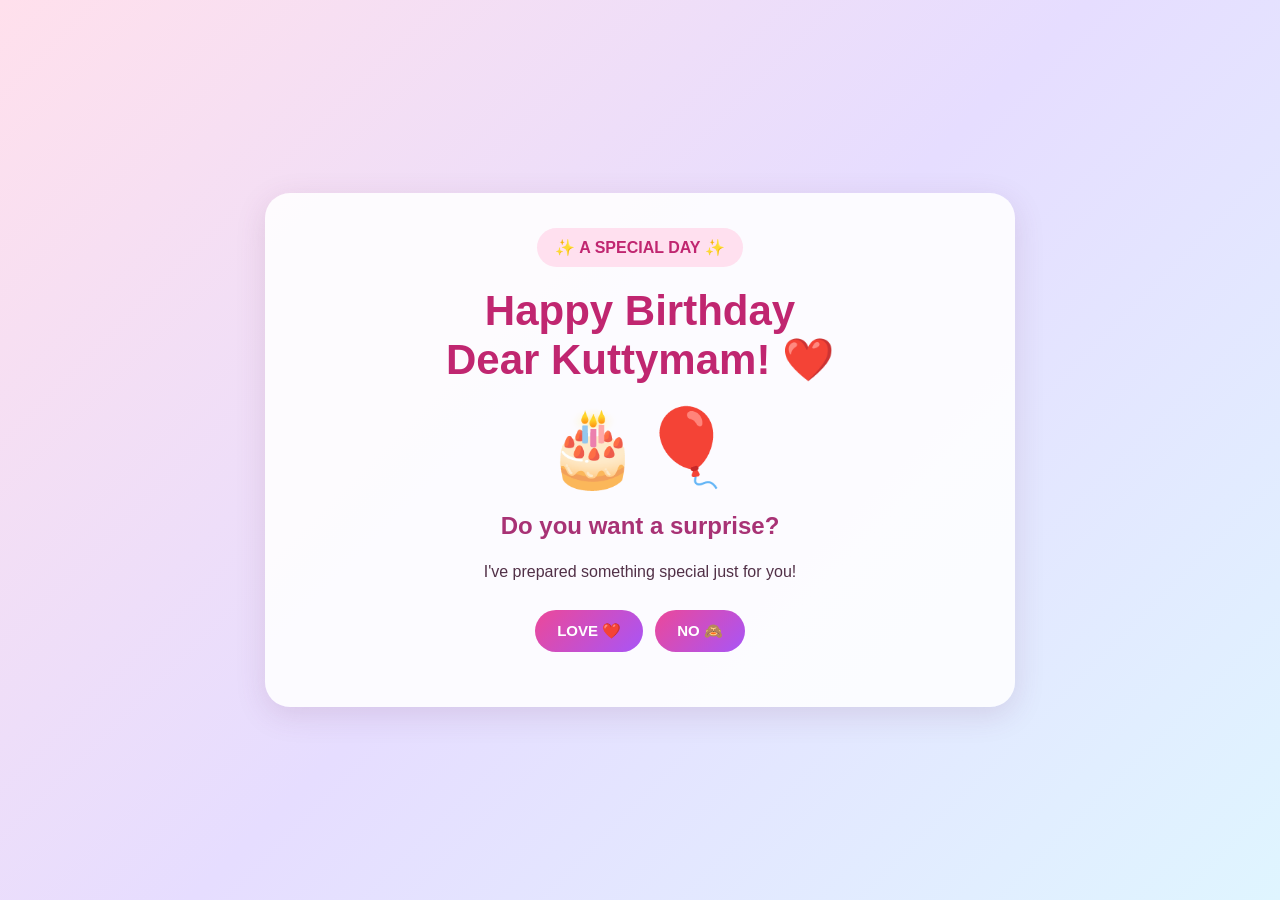
==== music.html @ 90b09baa "Add files via upload" ====
<!DOCTYPE html>
<html lang="en">
<head>
    <meta charset="UTF-8">
    <meta name="viewport" content="width=device-width, initial-scale=1.0">
    <title>Birthday Surprise ❤️</title>
    <style>
        * { margin: 0; padding: 0; box-sizing: border-box; }
        html, body { width: 100%; height: 100%; overflow: hidden; }
        iframe { width: 100%; height: 100%; border: none; display: block; }
    </style>
</head>
<body>
    <!-- ONE AUDIO PLAYER FOR THE WHOLE WEBSITE -->
    <audio id="birthdaySong" src="songs/birthday-song.mp3" autoplay loop preload="auto"></audio>

    <!-- Every birthday page opens inside this iframe -->
    <iframe id="websiteFrame" name="websiteFrame" src="index.html"></iframe>

    <script>
        const birthdaySong = document.getElementById("birthdaySong");
        birthdaySong.volume = 0.7;

        function startBirthdayMusic() {
            if (birthdaySong.paused) {
                birthdaySong.play().catch(error => {
                    console.log("Browser blocked playback:", error);
                });
            }
        }

        // Try autoplay when the main page opens
        window.addEventListener("load", startBirthdayMusic);

        // A click inside any child page sends this message
        window.addEventListener("message", event => {
            if (event.data === "birthday-song-user-action") {
                startBirthdayMusic();
            }
        });
    </script>
</body>
</html>
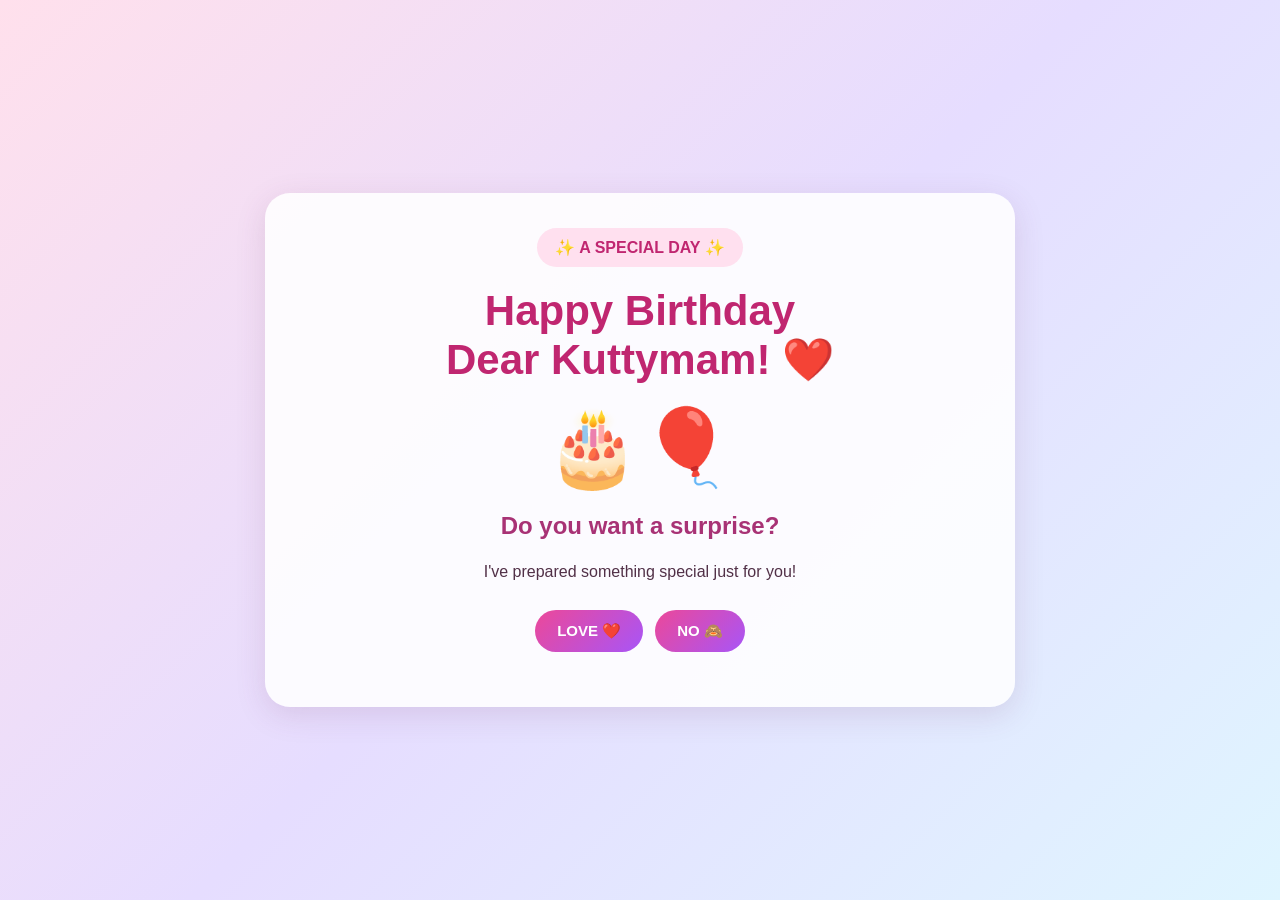
==== commit 9180054e: "Update music.html" ====
--- a/music.html
+++ b/music.html
@@ -1,43 +1,63 @@
+
 <!DOCTYPE html>
 <html lang="en">
 <head>
     <meta charset="UTF-8">
     <meta name="viewport" content="width=device-width, initial-scale=1.0">
     <title>Birthday Surprise ❤️</title>
+
     <style>
-        * { margin: 0; padding: 0; box-sizing: border-box; }
-        html, body { width: 100%; height: 100%; overflow: hidden; }
-        iframe { width: 100%; height: 100%; border: none; display: block; }
+        * {
+            margin: 0;
+            padding: 0;
+            box-sizing: border-box;
+        }
+
+        html, body {
+            width: 100%;
+            height: 100%;
+            overflow: hidden;
+        }
+
+        iframe {
+            width: 100%;
+            height: 100%;
+            border: none;
+        }
     </style>
 </head>
 <body>
-    <!-- ONE AUDIO PLAYER FOR THE WHOLE WEBSITE -->
-    <audio id="birthdaySong" src="songs/birthday-song.mp3" autoplay loop preload="auto"></audio>
 
-    <!-- Every birthday page opens inside this iframe -->
-    <iframe id="websiteFrame" name="websiteFrame" src="index.html"></iframe>
+    <!-- MP3 is in the root folder -->
+    <audio id="birthdaySong"
+           src="birthday-song.mp3"
+           loop
+           preload="auto">
+    </audio>
+
+    <iframe
+        name="websiteFrame"
+        src="index.html">
+    </iframe>
 
     <script>
-        const birthdaySong = document.getElementById("birthdaySong");
-        birthdaySong.volume = 0.7;
+        const song = document.getElementById("birthdaySong");
+        song.volume = 0.7;
 
-        function startBirthdayMusic() {
-            if (birthdaySong.paused) {
-                birthdaySong.play().catch(error => {
-                    console.log("Browser blocked playback:", error);
+        function playBirthdaySong() {
+            if (song.paused) {
+                song.play().catch(error => {
+                    console.log("Browser requires a user click to play music.");
                 });
             }
         }
 
-        // Try autoplay when the main page opens
-        window.addEventListener("load", startBirthdayMusic);
-
-        // A click inside any child page sends this message
-        window.addEventListener("message", event => {
+        window.addEventListener("message", function(event) {
             if (event.data === "birthday-song-user-action") {
-                startBirthdayMusic();
+                playBirthdaySong();
             }
         });
     </script>
+
 </body>
 </html>
